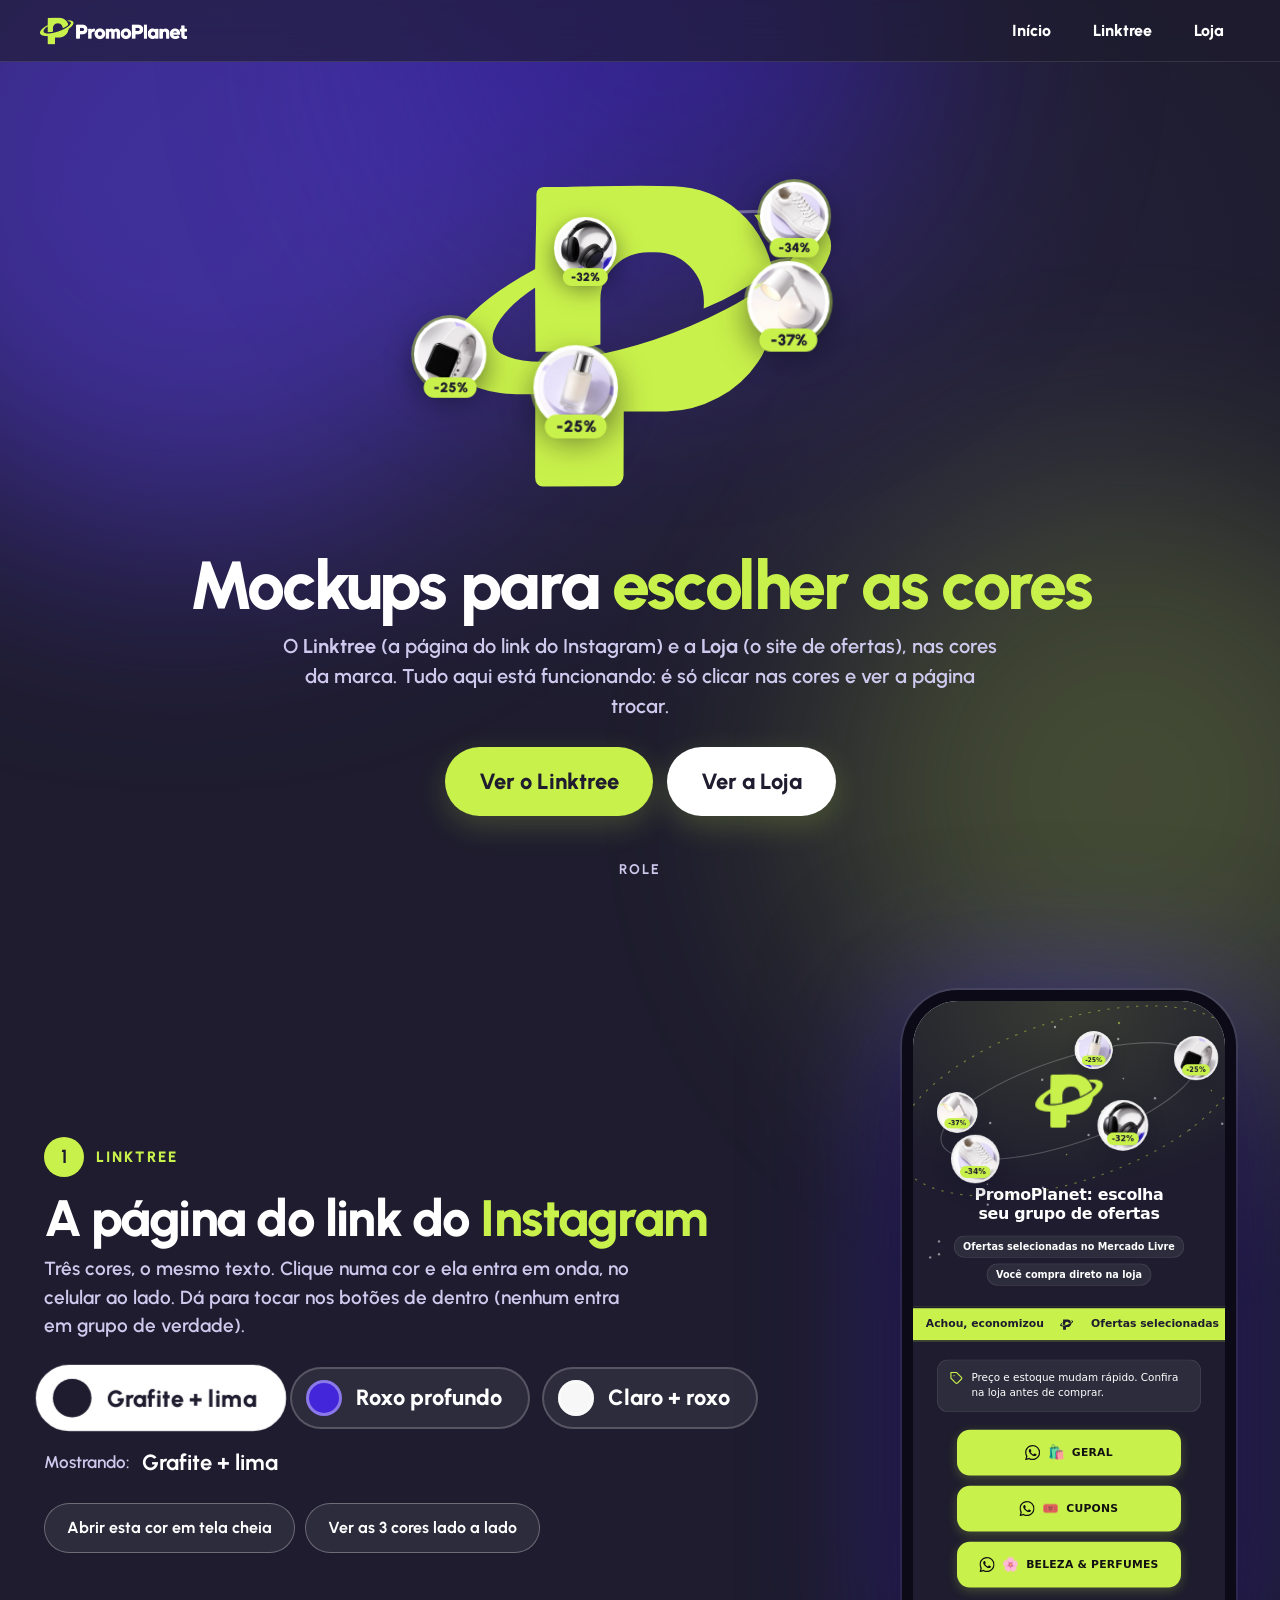
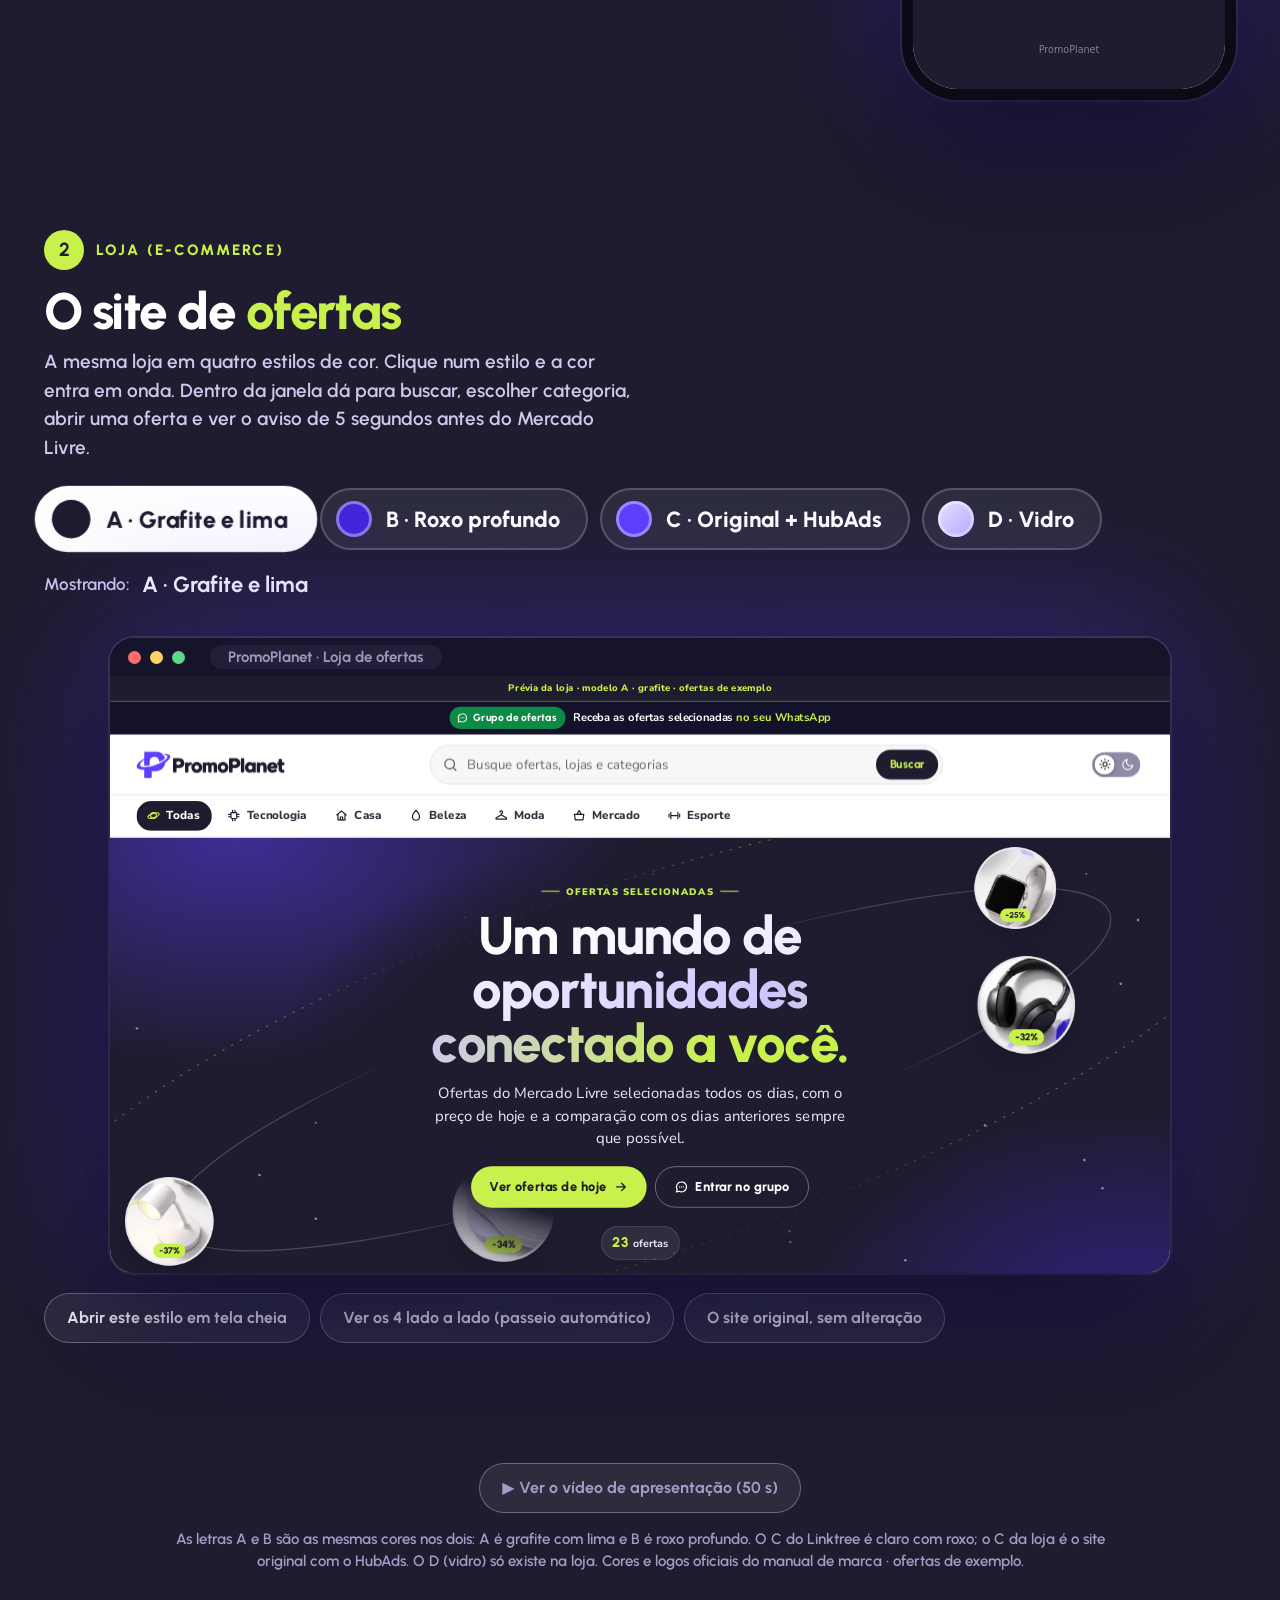
==== linktree-previa-oficial/INICIO.html @ d2e9e65b "feat: animated PromoPlanet mockups (Linktree in 3 colours, store in 4 styles)" ====
<!doctype html>
<html lang="pt-BR">
<head>
<meta charset="utf-8">
<meta name="viewport" content="width=device-width,initial-scale=1">
<title>PromoPlanet · Mockups para escolher as cores</title>
<style>
@font-face{font-family:Urbanist;src:url(loja-mockup/assets/css/urbanist.woff2) format("woff2");font-weight:100 900;font-display:swap}
*{box-sizing:border-box}
:root{--g:#1E1C2E;--v:#5D3FFC;--vp:#4326D9;--l:#C9F14B;--m:#cfc9ee;--ease:cubic-bezier(.32,.72,0,1);--back:cubic-bezier(.34,1.45,.5,1);--halo:rgba(93,63,252,.5)}
html{background:#1E1C2E;scroll-behavior:smooth;scroll-padding-top:70px}
body{margin:0;color:#fff;font:600 17px/1.5 Urbanist,system-ui,"Segoe UI",sans-serif;overflow-x:hidden}
a{color:inherit}
/* fundo vivo */
#fundo{position:fixed;inset:0;z-index:-1;background:radial-gradient(80% 70% at 50% 30%,#2a2646 0,#1E1C2E 70%)}
#fundo i{position:absolute;border-radius:50%;filter:blur(120px);opacity:.5;transition:background-color 1.2s ease}
#fundo i:nth-child(1){width:760px;height:760px;left:-200px;top:-220px;background:#5D3FFC;animation:b1 14s ease-in-out infinite alternate}
#fundo i:nth-child(2){width:620px;height:620px;right:-160px;bottom:-200px;background:#C9F14B;opacity:.22;animation:b2 16s ease-in-out infinite alternate}
#fundo i:nth-child(3){width:520px;height:520px;right:28%;top:-240px;background:#4326D9;animation:b3 12s ease-in-out infinite alternate}
@keyframes b1{to{transform:translate(260px,140px)}}@keyframes b2{to{transform:translate(-300px,-120px)}}@keyframes b3{to{transform:translate(-220px,200px)}}
/* menu */
#nav{position:fixed;top:0;left:0;right:0;z-index:50;height:62px;display:flex;align-items:center;justify-content:space-between;padding:0 clamp(16px,3vw,40px);background:rgba(30,28,46,.62);-webkit-backdrop-filter:blur(14px);backdrop-filter:blur(14px);border-bottom:1px solid rgba(255,255,255,.1)}
#nav img{height:30px}
#nav div{display:flex;gap:6px}
#nav a{text-decoration:none;font-weight:800;font-size:16px;padding:8px 18px;border-radius:99px;transition:background .25s,color .25s}
#nav a:hover,#nav a:focus-visible{background:var(--l);color:var(--g);outline:none}
/* aparecer ao rolar */
.rv{opacity:0;transform:translateY(46px);transition:opacity .8s var(--ease),transform .95s var(--ease)}
.rv.on{opacity:1;transform:none}
.rv.d1{transition-delay:.12s}.rv.d2{transition-delay:.24s}.rv.d3{transition-delay:.36s}
/* abertura */
.hero{min-height:100vh;padding:92px 24px 40px;display:flex;flex-direction:column;align-items:center;justify-content:center;text-align:center;position:relative}
.stage{position:relative;width:min(560px,92vw);height:min(400px,52vw);margin-bottom:8px}
.stage svg{position:absolute;left:50%;top:50%;width:min(420px,70vw);transform:translate(-50%,-50%);overflow:visible}
.sp-o{fill:none;stroke:rgba(255,255,255,.34);stroke-width:3;stroke-dasharray:1;stroke-dashoffset:1;animation:draw 1.1s var(--ease) .2s forwards}
.sp-p{fill:#C9F14B;fill-opacity:0;stroke:#C9F14B;stroke-width:4;stroke-dasharray:1;stroke-dashoffset:1;animation:draw 1s var(--ease) .3s forwards,fillIn .5s ease 1s forwards}
@keyframes draw{to{stroke-dashoffset:0}}@keyframes fillIn{to{fill-opacity:1}}
.bol{position:absolute;left:0;top:0;width:78px;height:78px;margin:-39px 0 0 -39px;border-radius:50%;background:#fff;border:4px solid #fff;box-shadow:0 12px 30px rgba(8,7,20,.5),0 0 0 3px rgba(201,241,75,.55);opacity:0;will-change:transform}
.bol img{width:100%;height:100%;border-radius:50%;object-fit:cover;display:block}
.bol b{position:absolute;left:50%;bottom:-12px;transform:translateX(-50%);background:var(--l);color:var(--g);font:900 15px Urbanist;padding:2px 10px;border-radius:99px;white-space:nowrap}
h1{margin:6px 0 10px;font-size:clamp(34px,5.6vw,68px);line-height:1.04;letter-spacing:-.035em;font-weight:800}
h1 em{font-style:normal;color:var(--l)}
.hero p{margin:0 auto;max-width:720px;color:var(--m);font-size:clamp(17px,1.6vw,20px)}
.ctas{display:flex;gap:14px;flex-wrap:wrap;justify-content:center;margin-top:26px}
.big{display:inline-block;text-decoration:none;font-weight:800;font-size:clamp(18px,1.8vw,22px);padding:18px 34px;border-radius:99px;background:var(--l);color:var(--g);box-shadow:0 10px 30px rgba(201,241,75,.2);transition:transform .25s var(--back),box-shadow .25s}
.big.alt{background:#fff}
.big:hover,.big:focus-visible{transform:translateY(-4px) scale(1.04);box-shadow:0 16px 40px rgba(201,241,75,.38);outline:none}
.rolar{position:absolute;bottom:20px;left:50%;transform:translateX(-50%);font-size:14px;font-weight:700;color:var(--m);letter-spacing:.16em;text-transform:uppercase;animation:quica 1.8s ease-in-out infinite}
@keyframes quica{50%{transform:translate(-50%,8px)}}
/* secoes */
.sec{max-width:1240px;margin:0 auto;padding:90px 24px 40px}
.tag{display:inline-flex;align-items:center;gap:12px;font-size:15px;font-weight:800;letter-spacing:.14em;text-transform:uppercase;color:var(--l)}
.tag b{display:grid;place-items:center;width:40px;height:40px;border-radius:50%;background:var(--l);color:var(--g);font-size:19px;letter-spacing:0}
h2{margin:14px 0 10px;font-size:clamp(30px,4vw,52px);line-height:1.06;letter-spacing:-.03em;font-weight:800}
h2 em{font-style:normal;color:var(--l)}
.sec p.sub{margin:0;max-width:600px;color:var(--m);font-size:19px}
.cols{display:grid;grid-template-columns:1fr auto;gap:50px;align-items:center}
@media(max-width:900px){.cols{grid-template-columns:1fr}}
/* paleta */
.pal{display:flex;flex-wrap:wrap;gap:12px;margin:26px 0 14px}
.pl{display:inline-flex;align-items:center;gap:14px;height:62px;padding:0 26px 0 14px;border-radius:99px;background:rgba(255,255,255,.07);border:2px solid rgba(255,255,255,.2);font:800 22px Urbanist;color:#fff;cursor:pointer;transition:background-color .45s var(--ease),color .45s var(--ease),border-color .45s var(--ease),transform .45s var(--back);-webkit-backdrop-filter:blur(8px);backdrop-filter:blur(8px)}
.pl i{width:36px;height:36px;border-radius:50%;box-shadow:inset 0 0 0 3px rgba(255,255,255,.38)}
.pl:hover{transform:translateY(-3px)}
.pl.on{background:#fff;color:#1E1C2E;border-color:#fff;transform:scale(1.07)}
.pl.on i{box-shadow:inset 0 0 0 3px rgba(30,28,46,.25)}
.atual{display:flex;align-items:center;gap:12px;font-size:17px;color:var(--m);min-height:40px}
.atual b{color:#fff;font-size:22px;animation:entra .7s var(--ease)}
@keyframes entra{from{opacity:0;transform:translateY(18px)}}
.links{display:flex;flex-wrap:wrap;gap:10px;margin-top:20px}
.links a{text-decoration:none;font-weight:700;font-size:16px;padding:12px 22px;border-radius:99px;border:1.5px solid rgba(255,255,255,.3);background:rgba(255,255,255,.07);transition:background .25s,color .25s}
.links a:hover,.links a:focus-visible{background:var(--l);color:var(--g);border-color:var(--l);outline:none}
.dica{margin-top:14px;font-size:15px;color:#a39cc9}
/* celular */
.tel{position:relative;width:var(--tw,340px);height:var(--th,750px);border-radius:56px;border:11px solid #0b0a16;background:#0b0a16;overflow:hidden;box-shadow:0 50px 110px rgba(5,4,16,.6),0 0 0 2px rgba(255,255,255,.09),0 0 140px var(--halo);transition:box-shadow 1s ease;justify-self:center}
/* janela */
.jan{position:relative;max-width:1060px;margin:34px auto 0;border-radius:24px;overflow:hidden;background:#0b0a16;box-shadow:0 50px 120px rgba(5,4,16,.62),0 0 0 2px rgba(255,255,255,.1),0 0 160px var(--halo);transition:box-shadow 1s ease}
.barra{height:38px;background:#16142a;display:flex;align-items:center;gap:9px;padding:0 18px}
.barra i{width:13px;height:13px;border-radius:50%;background:#3a3752}.barra i:nth-child(1){background:#ff6b6b}.barra i:nth-child(2){background:#ffd166}.barra i:nth-child(3){background:#5fd68a}
.barra span{margin-left:16px;font:700 15px Urbanist;color:#9b97b8;background:#221f3a;padding:3px 18px;border-radius:99px}
.vp{position:relative;width:100%;overflow:hidden}
/* camadas e onda */
.cam{position:absolute;left:0;top:0;width:100%;height:100%;overflow:hidden;will-change:clip-path}
.cam:not(.top){visibility:hidden}
.cam iframe{position:absolute;left:0;top:0;border:0;background:#fff;transform-origin:0 0}
.onda{position:absolute;border-radius:50%;border:10px solid #fff;pointer-events:none;opacity:0;z-index:30}
.vazio{position:absolute;inset:0;display:grid;place-items:center;color:#9b97b8;font-weight:700}
footer{max-width:1000px;margin:30px auto 0;padding:30px 24px 50px;text-align:center;color:#a39cc9;font-size:15px}
footer .links{justify-content:center}
:focus-visible{outline:3px solid #fff;outline-offset:3px}
@media(prefers-reduced-motion:reduce){*{animation-duration:.01s!important;transition-duration:.01s!important}html{scroll-behavior:auto}}
</style>
</head>
<body>
<div id="fundo"><i></i><i></i><i></i></div>

<nav id="nav">
  <img src="promoplanet-logo-negativa.png" alt="PromoPlanet">
  <div><a href="#inicio">Início</a><a href="#linktree">Linktree</a><a href="#loja">Loja</a></div>
</nav>

<!-- ============ ABERTURA ============ -->
<section class="hero" id="inicio">
  <div class="stage" id="stage">
    <svg viewBox="143.37 331.76 398.83 321.62" aria-hidden="true">
      <ellipse class="sp-o" pathLength="1" cx="341.6" cy="459.9" rx="187.5" ry="65.1" transform="rotate(-18.4 341.6 459.9)"/>
      <path class="sp-p" pathLength="1" d="M478.78,379.49c11.05,0,21.27,2.5,30.55,7.25,10.26,5.25,15.07,15.8,11.92,26.95-7.3,23.07-31.22,41.42-51.2,55.52-3.68,34.45-23.37,63.79-53.59,80.06-15.11,8.08-31.02,12.86-48.32,12.93l-42.77.17-.2,62.64c-.01,4.15-3.37,8.23-7.71,8.24l-66.63.13c-4.19,0-5.63-2.98-5.62-6.75l.12-80.88c-23.98.81-50.07.1-69.03-12.55-12.18-7.55-16.05-21.75-10.34-34.98,12.37-28.64,50.55-52.69,79.17-67.99l.57-24.8c.37-15.96.7-31.51.72-47.46,0-3.21,2.4-4.98,5.42-4.88,12.02.36,23.26-.19,35.37-.44,29.63-.61,58.31-1.53,87.91-.24,45.54,1.97,80.59,31.46,90.96,75.25-18.66,15.48-38.51,26.5-60.68,35.84,1.41-31.17-21.71-54.02-51.32-52.48-28.99-1.63-52.16,21.08-50.88,50.13v37.85c-18.67,3.73-37.25,7.22-57.63,6.54l-.44-62.56c-17.2,11-35.64,25.91-42.72,43.67-4.03,10.09-.45,20.33,9.35,25.31,20.14,10.23,50.87,7.59,74.65,3.64,48.71-8.1,95.08-23.81,138.86-46.55,21.48-11.16,55.78-32.3,65.24-52.13,4.94-10.35,1.24-20.2-8.79-24.94-6.74-3.19-13.9-4.48-21.52-5.11l-5.15-7.35h23.72Z"/>
    </svg>
    <div id="bolhas"></div>
  </div>
  <h1 class="rv">Mockups para <em>escolher as cores</em></h1>
  <p class="rv d1">O <b>Linktree</b> (a página do link do Instagram) e a <b>Loja</b> (o site de ofertas), nas cores da marca. Tudo aqui está funcionando: é só clicar nas cores e ver a página trocar.</p>
  <div class="ctas rv d2"><a class="big" href="#linktree">Ver o Linktree</a><a class="big alt" href="#loja">Ver a Loja</a></div>
  <div class="rolar">role</div>
</section>

<!-- ============ LINKTREE ============ -->
<section class="sec" id="linktree">
  <div class="cols">
    <div>
      <div class="tag rv"><b>1</b> Linktree</div>
      <h2 class="rv d1">A página do link do <em>Instagram</em></h2>
      <p class="sub rv d2">Três cores, o mesmo texto. Clique numa cor e ela entra em onda, no celular ao lado. Dá para tocar nos botões de dentro (nenhum entra em grupo de verdade).</p>
      <div class="pal rv d2" id="pal-lk">
        <button class="pl on" type="button"><i style="background:#1E1C2E"></i>Grafite + lima</button>
        <button class="pl" type="button"><i style="background:#4326D9"></i>Roxo profundo</button>
        <button class="pl" type="button"><i style="background:#F7F7F8"></i>Claro + roxo</button>
      </div>
      <div class="atual rv d3">Mostrando: <b id="nome-lk">Grafite + lima</b></div>
      <div class="links rv d3"><a id="full-lk" href="opcao-a.html" target="_blank" rel="noopener">Abrir esta cor em tela cheia</a><a href="linktree-3-opcoes.html" target="_blank" rel="noopener">Ver as 3 cores lado a lado</a></div>
    </div>
    <div class="tel rv d2" id="tel">
      <div class="cam top" data-i="0"><iframe data-src="opcao-a.html" title="Linktree A" width="390" height="860"></iframe></div>
      <div class="cam" data-i="1"><iframe data-src="opcao-b.html" title="Linktree B" width="390" height="860"></iframe></div>
      <div class="cam" data-i="2"><iframe data-src="opcao-c.html" title="Linktree C" width="390" height="860"></iframe></div>
      <div class="onda"></div>
    </div>
  </div>
</section>

<!-- ============ LOJA ============ -->
<section class="sec" id="loja">
  <div class="tag rv"><b>2</b> Loja (e-commerce)</div>
  <h2 class="rv d1">O site de <em>ofertas</em></h2>
  <p class="sub rv d2">A mesma loja em quatro estilos de cor. Clique num estilo e a cor entra em onda. Dentro da janela dá para buscar, escolher categoria, abrir uma oferta e ver o aviso de 5 segundos antes do Mercado Livre.</p>
  <div class="pal rv d2" id="pal-lj">
    <button class="pl on" type="button"><i style="background:#1E1C2E"></i>A · Grafite e lima</button>
    <button class="pl" type="button"><i style="background:#4326D9"></i>B · Roxo profundo</button>
    <button class="pl" type="button"><i style="background:#5D3FFC"></i>C · Original + HubAds</button>
    <button class="pl" type="button"><i style="background:linear-gradient(135deg,#EAE6FF,#B9ACFF)"></i>D · Vidro</button>
  </div>
  <div class="atual rv d3">Mostrando: <b id="nome-lj">A · Grafite e lima</b></div>
  <div class="jan rv d3" id="jan">
    <div class="barra"><i></i><i></i><i></i><span>PromoPlanet · Loja de ofertas</span></div>
    <div class="vp" id="vp">
      <div class="cam top" data-i="0"><iframe data-src="loja-mockup/loja.html?modelo=a" title="Loja A" width="1280" height="720"></iframe></div>
      <div class="cam" data-i="1"><iframe data-src="loja-mockup/loja.html?modelo=b" title="Loja B" width="1280" height="720"></iframe></div>
      <div class="cam" data-i="2"><iframe data-src="loja-mockup/loja.html?modelo=c" title="Loja C" width="1280" height="720"></iframe></div>
      <div class="cam" data-i="3"><iframe data-src="loja-mockup/loja.html?modelo=d" title="Loja D" width="1280" height="720"></iframe></div>
      <div class="onda"></div>
    </div>
  </div>
  <div class="links rv d3"><a id="full-lj" href="loja-mockup/loja.html?modelo=a" target="_blank" rel="noopener">Abrir este estilo em tela cheia</a><a href="loja-mockup/index.html" target="_blank" rel="noopener">Ver os 4 lado a lado (passeio automático)</a><a href="loja-mockup/original/index.html" target="_blank" rel="noopener">O site original, sem alteração</a></div>
</section>

<footer>
  <div class="links rv"><a href="../PromoPlanet-apresentacao-v2-um-site-so.mp4" target="_blank" rel="noopener">▶ Ver o vídeo de apresentação (50 s)</a></div>
  <p class="rv d1">As letras A e B são as mesmas cores nos dois: A é grafite com lima e B é roxo profundo. O C do Linktree é claro com roxo; o C da loja é o site original com o HubAds. O D (vidro) só existe na loja. Cores e logos oficiais do manual de marca · ofertas de exemplo.</p>
</footer>

<script>
var $ = function (s, r) { return (r || document).querySelector(s); };
var $$ = function (s, r) { return [].slice.call((r || document).querySelectorAll(s)); };
var IMG = 'img/';

/* ---------- aparecer ao rolar ---------- */
var vistos = new IntersectionObserver(function (es) { es.forEach(function (e) { if (e.isIntersecting) { e.target.classList.add('on'); vistos.unobserve(e.target); } }); }, { threshold: .15 });
$$('.rv').forEach(function (e) { vistos.observe(e); });
setTimeout(function () { $$('.hero .rv').forEach(function (e) { e.classList.add('on'); }); }, 900);

/* ---------- abertura: produtos em orbita ao redor do simbolo ---------- */
var BOL = [['pr_fone.webp', '-32%', 0], ['pr_tenis.webp', '-34%', 1.2566], ['pr_luminaria.webp', '-37%', 2.5133], ['pr_frasco.webp', '-25%', 3.7699], ['pr_relogio.webp', '-25%', 5.0265]];
(function () {
  var cont = $('#bolhas'), stage = $('#stage');
  BOL.forEach(function (b) { var e = document.createElement('div'); e.className = 'bol'; e.innerHTML = '<img src="' + IMG + b[0] + '" alt=""><b>' + b[1] + '</b>'; cont.appendChild(e); });
  var t0 = performance.now();
  (function s(t) {
    var tt = (t - t0) / 1000, W = stage.clientWidth, H = stage.clientHeight, sw = Math.min(420, window.innerWidth * .7), k = sw / 398.83;
    var cx = W / 2 + (341.6 - 342.8) * k, cy = H / 2 + (459.9 - 492.6) * k, rx = 187.5 * k, ry = 65.1 * k, a = -18.4 * Math.PI / 180;
    $$('.bol', cont).forEach(function (e, i) {
      var ent = Math.max(0, Math.min(1, (tt - (1.1 + i * .18)) / .6)), th = BOL[i][2] + tt * .9;
      var X = rx * Math.cos(th), Y = ry * Math.sin(th), x = X * Math.cos(a) - Y * Math.sin(a), y = X * Math.sin(a) + Y * Math.cos(a);
      var prof = (Math.sin(th) + 1) / 2;
      e.style.opacity = String(ent); e.style.zIndex = Math.sin(th) > 0 ? 8 : 1;
      e.style.transform = 'translate(' + (cx + x) + 'px,' + (cy + y) + 'px) scale(' + ((.8 + .3 * prof) * (.6 + .4 * ent)) + ')';
    });
    requestAnimationFrame(s);
  })(t0);
})();

/* ---------- cores do fundo e do brilho de cada pele ---------- */
var PELES = {
  lk: [
    { blobs: ['#667a1f', '#C9F14B', '#34313F'], halo: 'rgba(201,241,75,.38)', nome: 'Grafite + lima', cor: '#C9F14B', url: 'opcao-a.html' },
    { blobs: ['#5D3FFC', '#C9F14B', '#4326D9'], halo: 'rgba(93,63,252,.55)', nome: 'Roxo profundo + lima', cor: '#4326D9', url: 'opcao-b.html' },
    { blobs: ['#B9ACFF', '#EAE6FF', '#5D3FFC'], halo: 'rgba(185,172,255,.5)', nome: 'Claro + roxo', cor: '#B9ACFF', url: 'opcao-c.html' }
  ],
  lj: [
    { blobs: ['#667a1f', '#C9F14B', '#34313F'], halo: 'rgba(201,241,75,.38)', nome: 'A · Grafite e lima', cor: '#C9F14B', url: 'loja-mockup/loja.html?modelo=a' },
    { blobs: ['#5D3FFC', '#C9F14B', '#4326D9'], halo: 'rgba(93,63,252,.55)', nome: 'B · Roxo profundo', cor: '#4326D9', url: 'loja-mockup/loja.html?modelo=b' },
    { blobs: ['#5D3FFC', '#C9F14B', '#4326D9'], halo: 'rgba(93,63,252,.55)', nome: 'C · Original + HubAds', cor: '#5D3FFC', url: 'loja-mockup/loja.html?modelo=c' },
    { blobs: ['#5D3FFC', '#C9F14B', '#B9ACFF'], halo: 'rgba(185,172,255,.55)', nome: 'D · Vidro', cor: '#B9ACFF', url: 'loja-mockup/loja.html?modelo=d' }
  ]
};
function pele(grupo, i, cont) {
  var p = PELES[grupo][i], b = $$('#fundo i');
  for (var k = 0; k < 3; k++) b[k].style.backgroundColor = p.blobs[k];
  (grupo === 'lk' ? $('#tel') : $('#jan')).style.setProperty('--halo', p.halo);
}

/* ---------- onda de cor: a nova pele aparece num circulo que cresce a partir do botao ---------- */
var zTopo = 10;
function onda(cont, idx, cx, cy, ms, cor) {
  var cams = $$('.cam', cont), to = cams[idx], ring = $('.onda', cont);
  var R = Math.hypot(Math.max(cx, cont.clientWidth - cx), Math.max(cy, cont.clientHeight - cy)) + 40;
  to.style.visibility = 'visible'; to.style.opacity = '.999'; to.style.zIndex = ++zTopo; to.style.clipPath = 'circle(0px at ' + cx + 'px ' + cy + 'px)';
  ring.style.zIndex = zTopo + 1; ring.style.borderColor = cor;
  var t0 = performance.now();
  (function s(t) {
    var p = Math.min(1, (t - t0) / ms), e = p < .5 ? 4 * p * p * p : 1 - Math.pow(-2 * p + 2, 3) / 2, r = R * e;
    to.style.clipPath = 'circle(' + r + 'px at ' + cx + 'px ' + cy + 'px)';
    ring.style.width = ring.style.height = (2 * r) + 'px'; ring.style.left = (cx - r) + 'px'; ring.style.top = (cy - r) + 'px'; ring.style.opacity = String(Math.max(0, 1 - p * 1.15));
    if (p < 1) requestAnimationFrame(s);
    else { to.style.clipPath = 'none'; to.style.opacity = ''; cams.forEach(function (c) { c.classList.toggle('top', c === to); if (c !== to) c.style.visibility = 'hidden'; }); ring.style.opacity = '0'; }
  })(t0);
}

/* ---------- tamanhos: celular e janela escalam para caber ---------- */
function ajustar() {
  var sc = Math.min((Math.min(360, window.innerWidth * .8) - 22) / 390, (Math.max(560, window.innerHeight - 190) - 22) / 860), tw = 390 * sc + 22;
  var tel = $('#tel'); tel.style.setProperty('--tw', tw + 'px'); tel.style.setProperty('--th', (860 * sc + 22) + 'px');
  $$('iframe', tel).forEach(function (f) { f.style.transform = 'scale(' + sc + ')'; });
  var jan = $('#jan'), w = jan.clientWidth, s2 = w / 1280, vp = $('#vp');
  vp.style.height = (720 * s2) + 'px';
  $$('iframe', vp).forEach(function (f) { f.style.transform = 'scale(' + s2 + ')'; });
}
window.addEventListener('resize', ajustar); ajustar();

/* ---------- carrega as paginas so quando a secao se aproxima ---------- */
var carga = new IntersectionObserver(function (es) {
  es.forEach(function (e) { if (e.isIntersecting) { $$('iframe', e.target).forEach(function (f) { if (!f.src) f.src = f.getAttribute('data-src'); }); carga.unobserve(e.target); ajustar(); } });
}, { rootMargin: '700px 0px' });
carga.observe($('#tel')); carga.observe($('#jan'));

/* ---------- paletas ---------- */
var estado = { lk: 0, lj: 0 }, mexeu = { lk: false, lj: false };
function configurar(grupo, palSel, contSel, nomeSel, fullSel) {
  var pal = $(palSel), cont = $(contSel);
  function ir(i, doBotao) {
    if (i === estado[grupo]) return;
    var p = PELES[grupo][i];
    var cr = cont.getBoundingClientRect(), bx = cr.width / 2, by = cr.height / 2;
    if (doBotao) { var br = $$('.pl', pal)[i].getBoundingClientRect(); bx = br.left + br.width / 2 - cr.left; by = br.top + br.height / 2 - cr.top; }
    onda(cont, i, bx, by, 950, p.cor);
    estado[grupo] = i; pele(grupo, i, cont);
    $$('.pl', pal).forEach(function (b, k) { b.classList.toggle('on', k === i); });
    var n = $(nomeSel); n.textContent = p.nome; n.style.animation = 'none'; void n.offsetWidth; n.style.animation = '';
    $(fullSel).setAttribute('href', p.url);
  }
  $$('.pl', pal).forEach(function (b, i) { b.addEventListener('click', function () { mexeu[grupo] = true; ir(i, true); }); });
  /* passeio sozinho enquanto ninguem mexe e a secao esta na tela */
  var visivel = false;
  new IntersectionObserver(function (es) { visivel = es[0].isIntersecting; }, { threshold: .4 }).observe(cont);
  setInterval(function () { if (visivel && !mexeu[grupo]) ir((estado[grupo] + 1) % PELES[grupo].length, true); }, 4200);
}
configurar('lk', '#pal-lk', '#tel', '#nome-lk', '#full-lk');
configurar('lj', '#pal-lj', '#vp', '#nome-lj', '#full-lj');
</script>
</body>
</html>
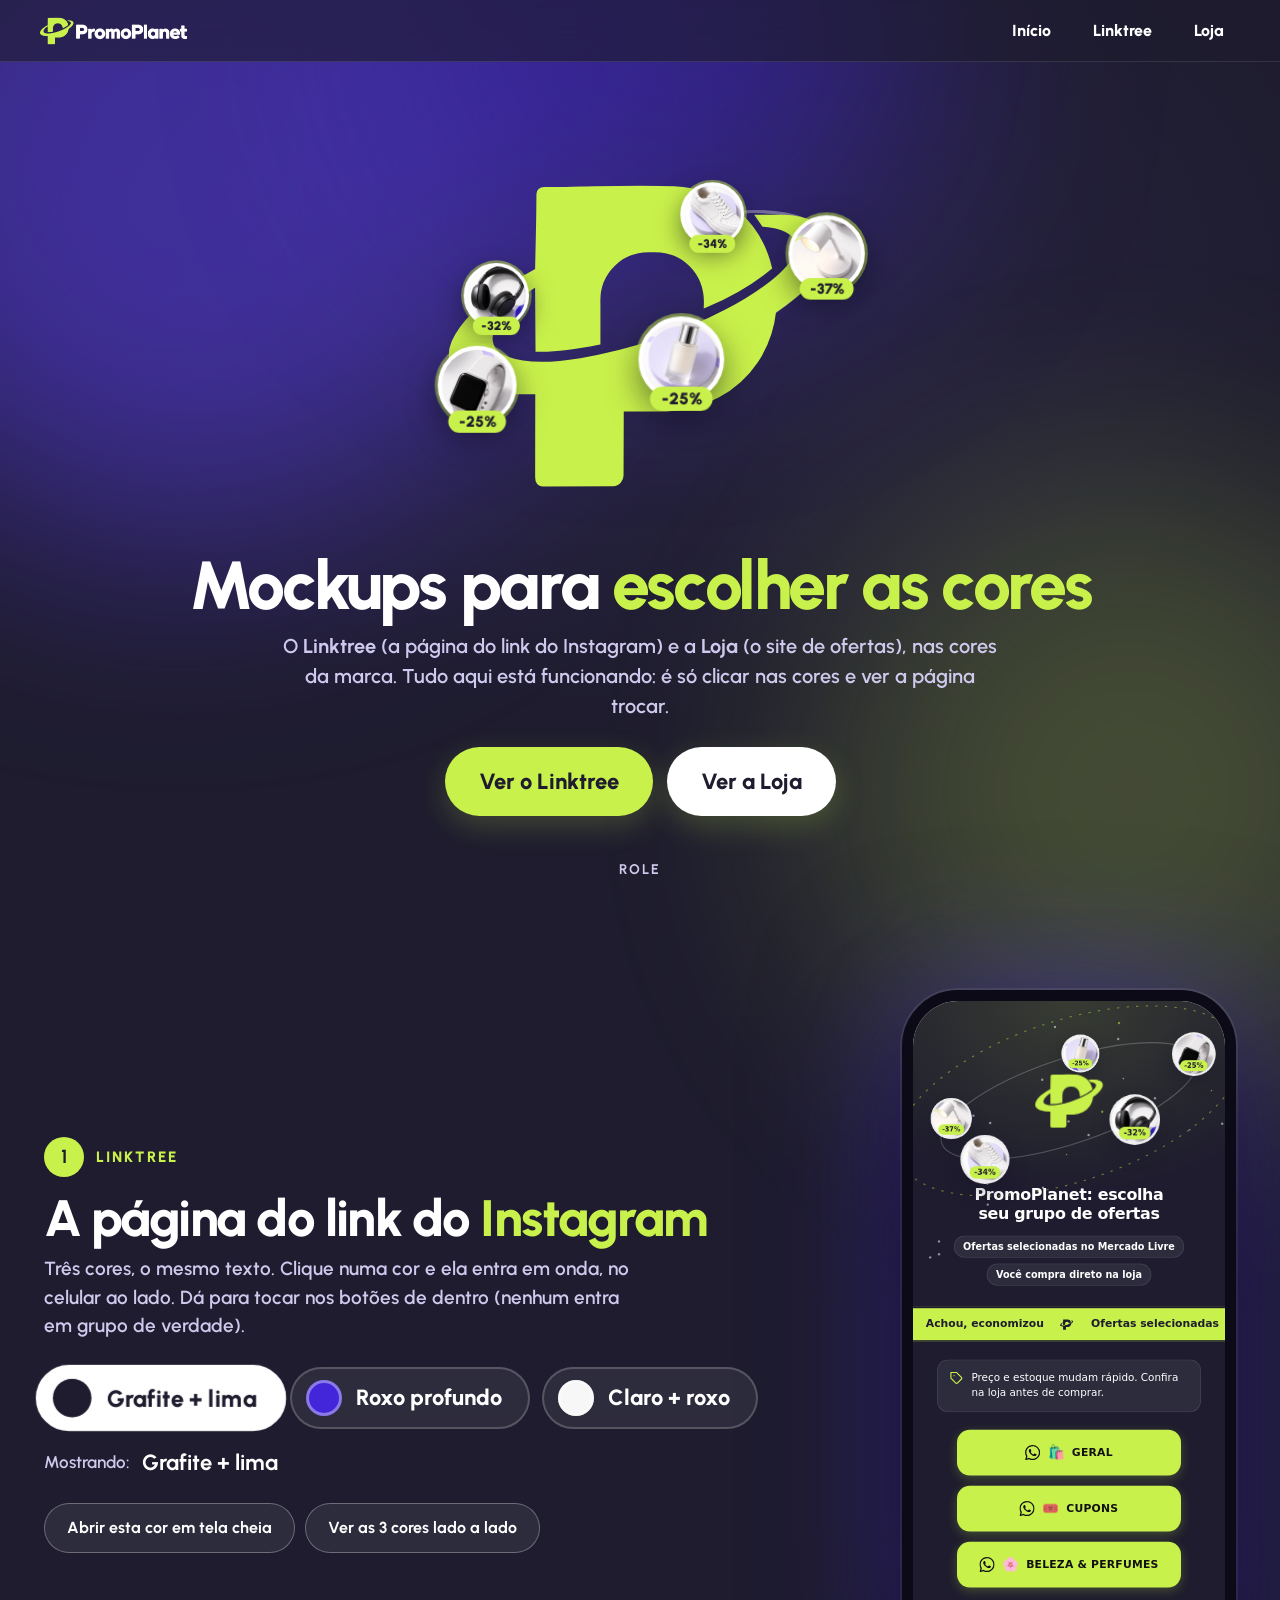
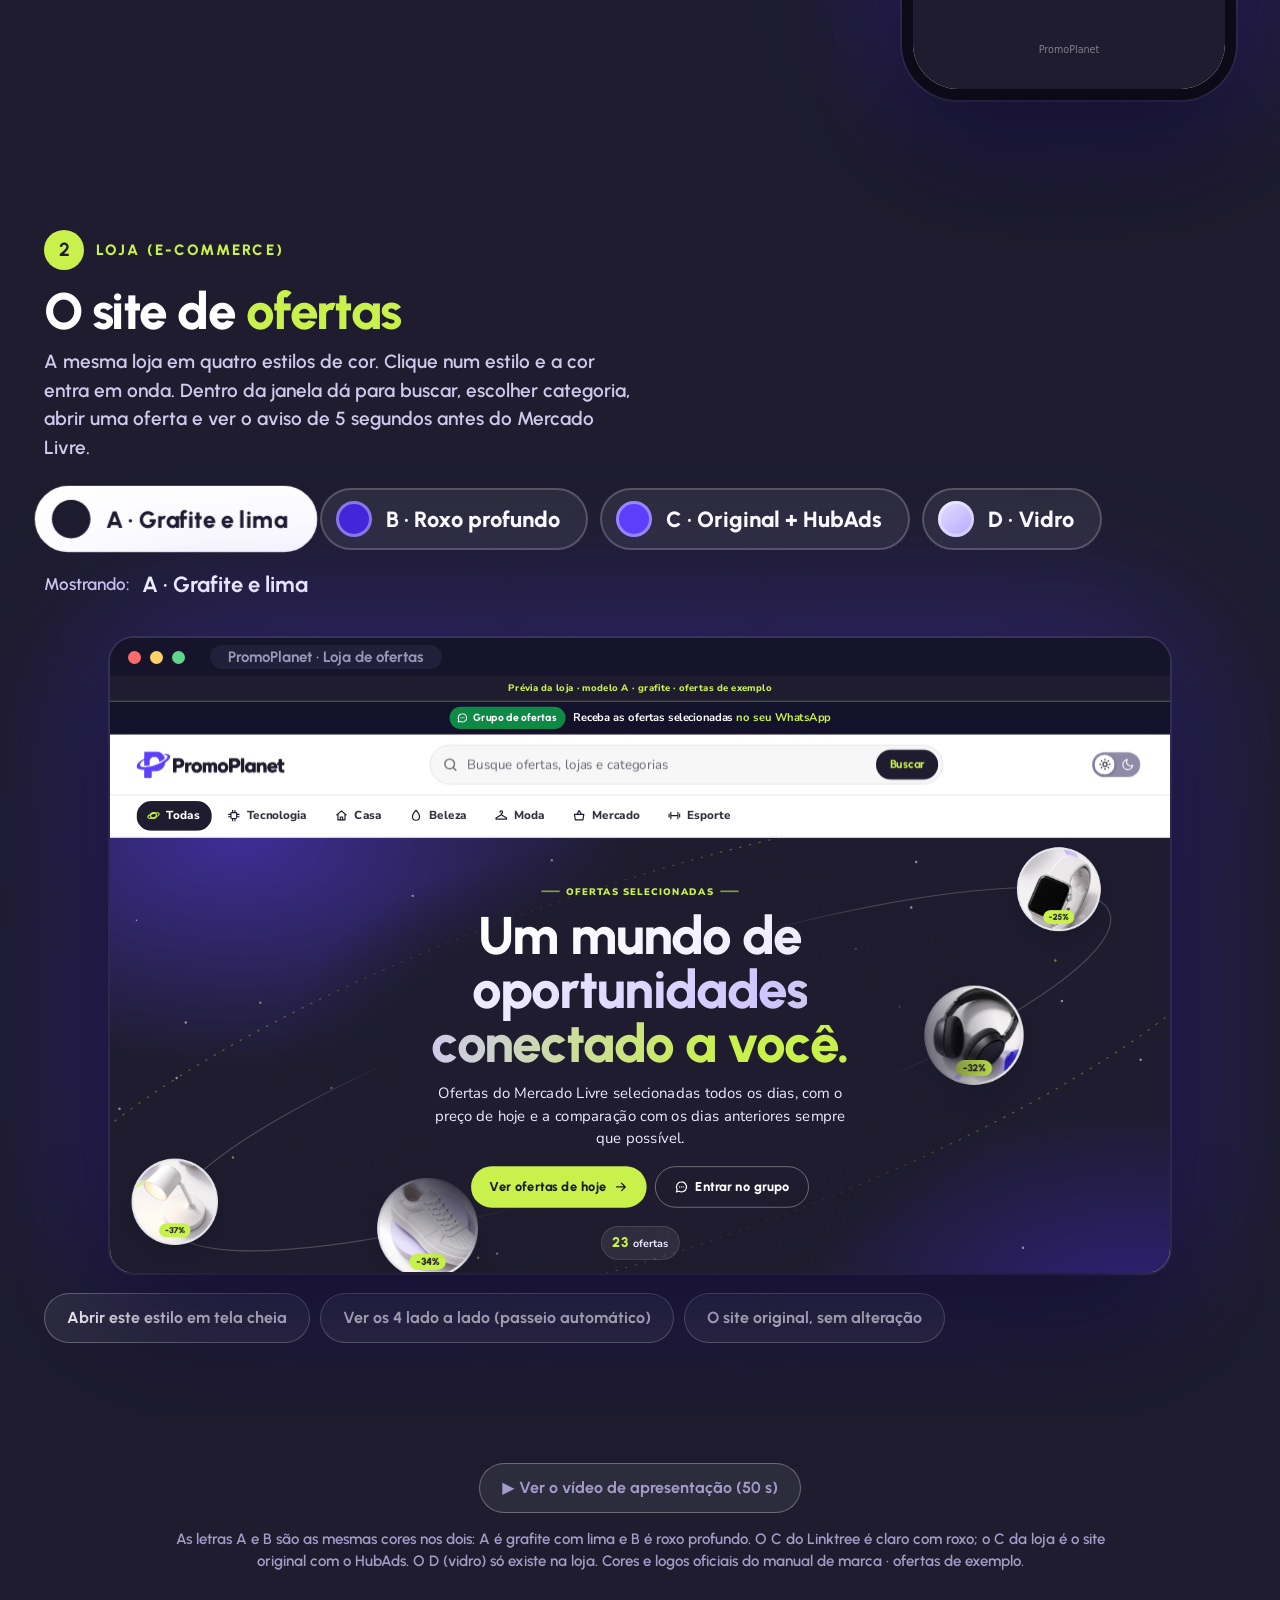
==== commit e130c900: "feat: link preview card (Open Graph image, title and description)" ====
--- a/linktree-previa-oficial/INICIO.html
+++ b/linktree-previa-oficial/INICIO.html
@@ -4,6 +4,19 @@
 <meta charset="utf-8">
 <meta name="viewport" content="width=device-width,initial-scale=1">
 <title>PromoPlanet · Mockups para escolher as cores</title>
+<meta name="description" content="Linktree em 3 cores e Loja em 4 estilos, tudo funcionando. Clique e veja animado.">
+<meta property="og:type" content="website">
+<meta property="og:site_name" content="PromoPlanet">
+<meta property="og:locale" content="pt_BR">
+<meta property="og:title" content="PromoPlanet · Mockups para escolher as cores">
+<meta property="og:description" content="Linktree em 3 cores e Loja em 4 estilos, tudo funcionando. Clique e veja animado.">
+<meta property="og:url" content="https://eolemos.github.io/apresenta-ao-promoplanet/">
+<meta property="og:image" content="https://eolemos.github.io/apresenta-ao-promoplanet/og-image.jpg">
+<meta property="og:image:type" content="image/jpeg">
+<meta property="og:image:width" content="1200">
+<meta property="og:image:height" content="630">
+<meta property="og:image:alt" content="Mockups da PromoPlanet: Linktree e loja em varias cores">
+<meta name="twitter:card" content="summary_large_image">
 <style>
 @font-face{font-family:Urbanist;src:url(loja-mockup/assets/css/urbanist.woff2) format("woff2");font-weight:100 900;font-display:swap}
 *{box-sizing:border-box}
